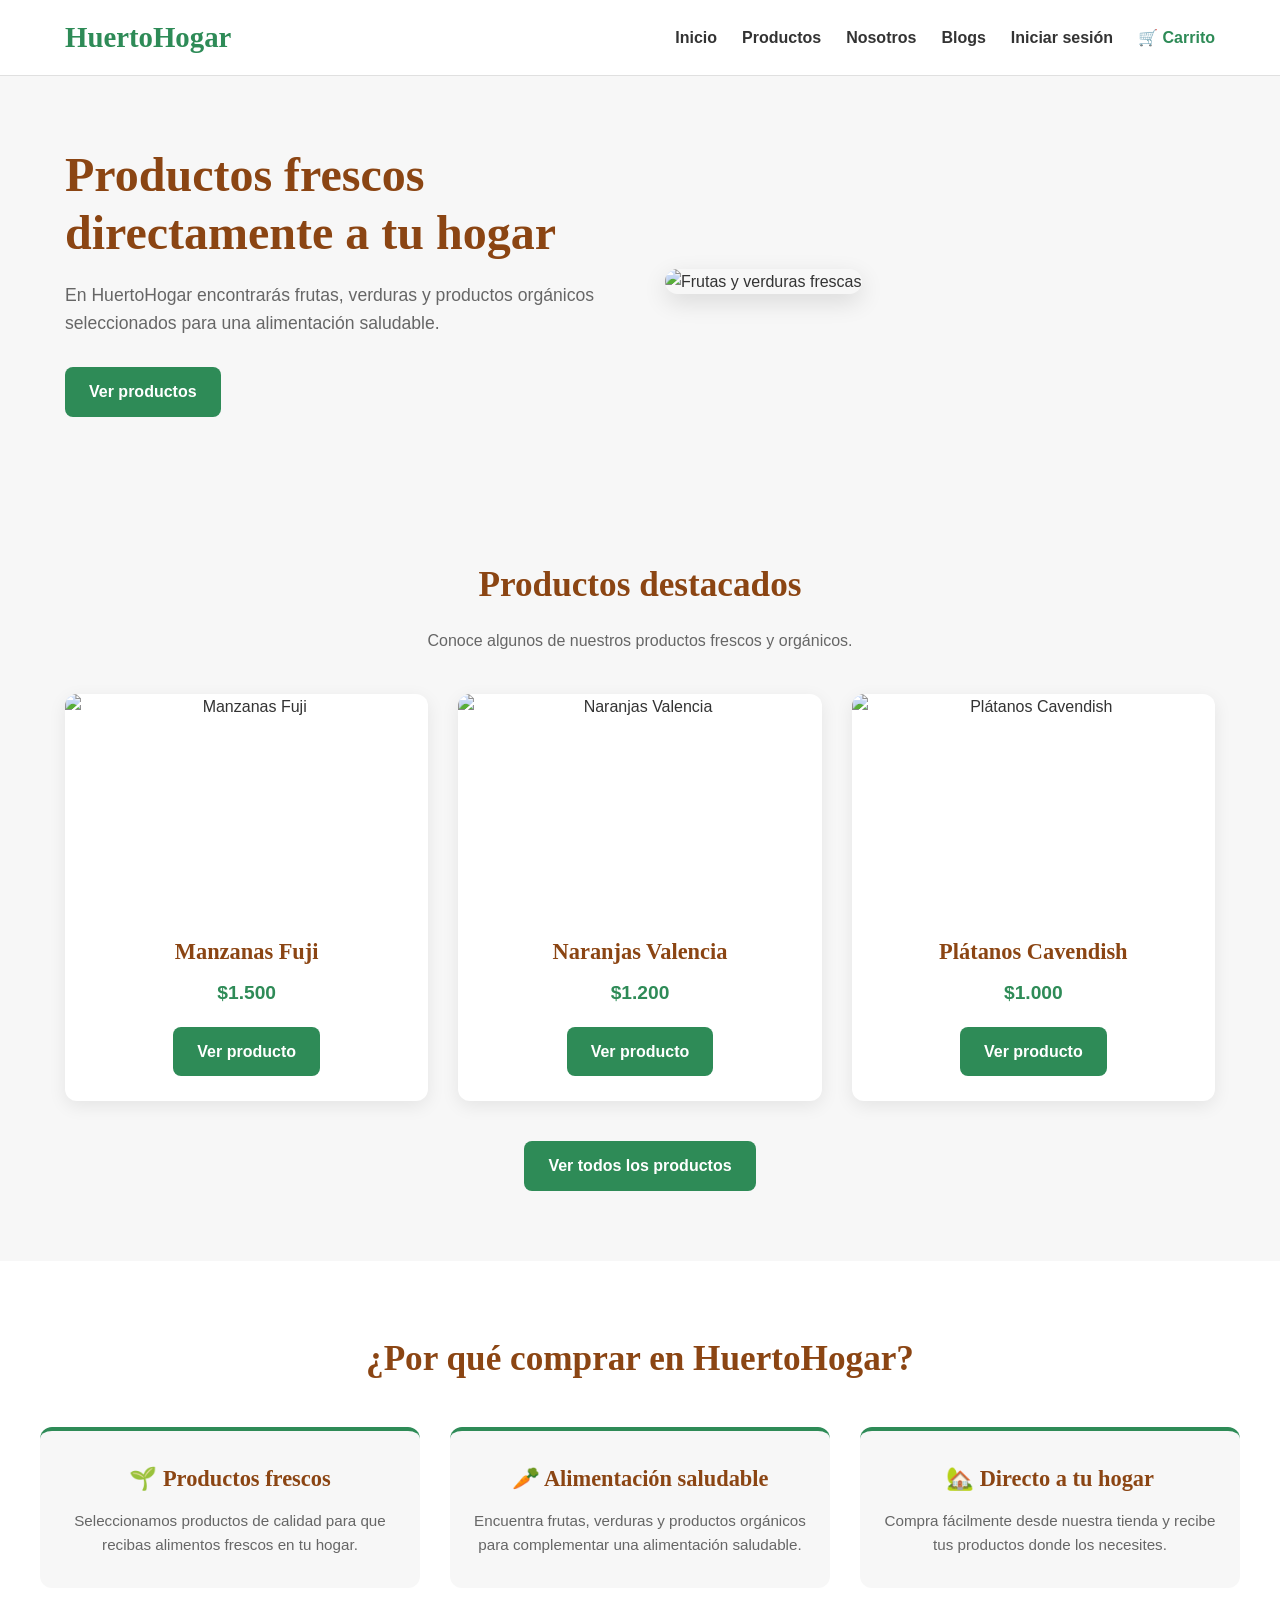
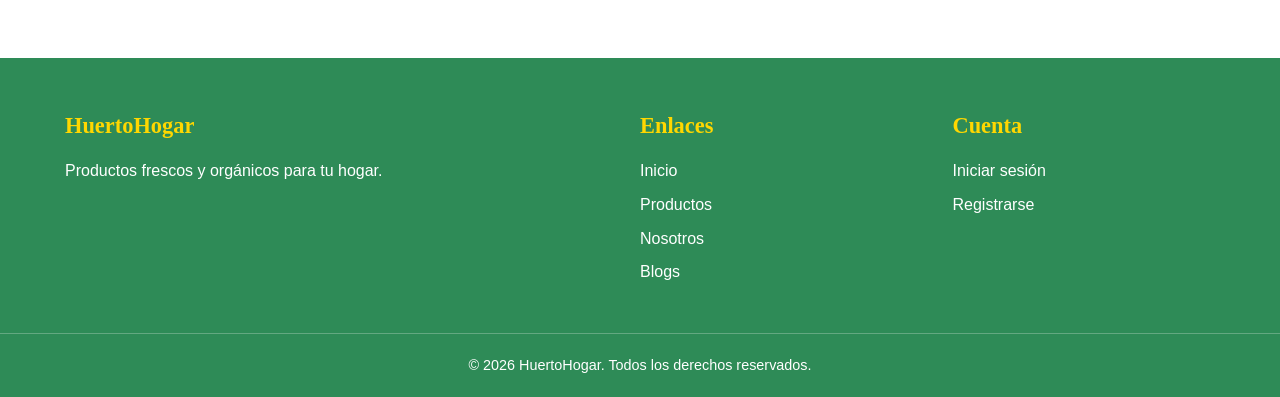
==== proyecto-semestral/frontend/index.html @ 1018093d "Creacion de los archivos index y styles Se crea los siguientes archivos: -index: para la pagina prin" ====
<!DOCTYPE html>
<html lang="es">
<head>
    <meta charset="UTF-8">
    <meta name="viewport" content="width=device-width, initial-scale=1.0">
    <title>HuertoHogar | Productos frescos y orgánicos</title>
    <link rel="stylesheet" href="css/styles.css">
</head>

<body>
    <!-- ==================== HEADER ==================== -->
    <header>
        <nav>
            <!-- Logo -->
            <a href="index.html" class="logo">
                HuertoHogar
            </a>
            <!-- Menú de navegación -->
            <ul class="menu">
                <li>
                    <a href="index.html">Inicio</a>
                </li>
                <li>
                    <a href="productos.html">Productos</a>
                </li>
                <li>
                    <a href="nosotros.html">Nosotros</a>
                </li>
                <li>
                    <a href="blogs.html">Blogs</a>
                </li>
                <li>
                    <a href="login.html">Iniciar sesión</a>
                </li>
                <li>
                    <a href="#" id="carrito-link">
                        🛒 Carrito
                    </a>
                </li>
            </ul>
        </nav>
    </header>


    <!-- ==================== CONTENIDO PRINCIPAL ==================== -->
    <main>
        <!-- ==================== SECCIÓN PRINCIPAL ==================== -->
        <section class="cuerpo">
            <div class="cuerpo-contenido">
                <h1>
                    Productos frescos directamente a tu hogar
                </h1>
                <p>
                    En HuertoHogar encontrarás frutas, verduras y productos
                    orgánicos seleccionados para una alimentación saludable.
                </p>
                <a href="productos.html" class="boton">
                    Ver productos
                </a>
            </div>
            <div class="hero-imagen">
                <img
                    src="https://images.unsplash.com/photo-1610832958506-aa56368176cf?auto=format&fit=crop&w=1000&q=80"
                    alt="Frutas y verduras frescas"
                >
            </div>
        </section>

        <!-- ==================== PRODUCTOS DESTACADOS ==================== -->
        <section class="productos-destacados">
            <h2>
                Productos destacados
            </h2>
            <p class="descripcion-seccion">
                Conoce algunos de nuestros productos frescos y orgánicos.
            </p>
            <!--
                Este contenedor será utilizado posteriormente
                por productos.js para mostrar los productos.
            -->
            <div id="lista-productos" class="lista-productos">
                <!-- Producto destacado 1 -->
                <article class="producto">
                    <img
                        src="https://images.unsplash.com/photo-1560806887-1e4cd0b6cbd6?auto=format&fit=crop&w=500&q=80"
                        alt="Manzanas Fuji"
                    >
                    <h3>
                        Manzanas Fuji
                    </h3>
                    <p class="precio">
                        $1.500
                    </p>
                    <a href="detalle-producto.html" class="boton">
                        Ver producto
                    </a>
                </article>

                <!-- Producto destacado 2 -->
                <article class="producto">
                    <img
                        src="https://images.unsplash.com/photo-1547514701-42782101795e?auto=format&fit=crop&w=500&q=80"
                        alt="Naranjas Valencia"
                    >
                    <h3>
                        Naranjas Valencia
                    </h3>
                    <p class="precio">
                        $1.200
                    </p>
                    <a href="detalle-producto.html" class="boton">
                        Ver producto
                    </a>
                </article>

                <!-- Producto destacado 3 -->
                <article class="producto">
                    <img
                        src="https://images.unsplash.com/photo-1571771894821-ce9b6c11b08e?auto=format&fit=crop&w=500&q=80"
                        alt="Plátanos Cavendish"
                    >
                    <h3>
                        Plátanos Cavendish
                    </h3>
                    <p class="precio">
                        $1.000
                    </p>
                    <a href="detalle-producto.html" class="boton">
                        Ver producto
                    </a>
                </article>
            </div>
            <div class="contenedor-boton">
                <a href="productos.html" class="boton">
                    Ver todos los productos
                </a>
            </div>
        </section>

        <!-- ==================== INFORMACIÓN ==================== -->
        <section class="informacion">
            <h2>
                ¿Por qué comprar en HuertoHogar?
            </h2>
            <div class="beneficios">
                <article class="beneficio">
                    <h3>
                        🌱 Productos frescos
                    </h3>
                    <p>
                        Seleccionamos productos de calidad para que
                        recibas alimentos frescos en tu hogar.
                    </p>
                </article>

                <article class="beneficio">
                    <h3>
                        🥕 Alimentación saludable
                    </h3>
                    <p>
                        Encuentra frutas, verduras y productos orgánicos
                        para complementar una alimentación saludable.
                    </p>
                </article>
                <article class="beneficio">
                    <h3>
                        🏡 Directo a tu hogar
                    </h3>
                    <p>
                        Compra fácilmente desde nuestra tienda y
                        recibe tus productos donde los necesites.
                    </p>
                </article>
            </div>
        </section>
    </main>

    <!-- ==================== FOOTER ==================== -->
    <footer>
        <div class="footer-contenido">
            <div class="footer-seccion">
                <h3>
                    HuertoHogar
                </h3>
                <p>
                    Productos frescos y orgánicos para tu hogar.
                </p>
            </div>
            <div class="footer-seccion">
                <h3>
                    Enlaces
                </h3>
                <ul>
                    <li>
                        <a href="index.html">Inicio</a>
                    </li>
                    <li>
                        <a href="productos.html">Productos</a>
                    </li>
                    <li>
                        <a href="nosotros.html">Nosotros</a>
                    </li>
                    <li>
                        <a href="blogs.html">Blogs</a>
                    </li>
                </ul>
            </div>
            <div class="footer-seccion">
                <h3>
                    Cuenta
                </h3>
                <ul>
                    <li>
                        <a href="login.html">Iniciar sesión</a>
                    </li>
                    <li>
                        <a href="registro.html">Registrarse</a>
                    </li>
                </ul>
            </div>
        </div>

        <div class="footer-bottom">
            <p>
                &copy; 2026 HuertoHogar. Todos los derechos reservados.
            </p>
        </div>
    </footer>
</body>
</html>
---- proyecto-semestral/frontend/css/styles.css ----
/* =========================================================
   HUERTOHOGAR - ESTILOS GENERALES
   ========================================================= */


/* =========================================================
   1. CONFIGURACIÓN GENERAL
   ========================================================= */

* {
    margin: 0;
    padding: 0;
    box-sizing: border-box;
}

html {
    scroll-behavior: smooth;
}

body {
    font-family: 'Montserrat', sans-serif;
    background-color: #F7F7F7;
    color: #333333;
    line-height: 1.6;
}


/* =========================================================
   2. TIPOGRAFÍA
   ========================================================= */

h1,
h2,
h3 {
    font-family: 'Playfair Display', serif;
    color: #8B4513;
}

h1 {
    font-size: 3rem;
    line-height: 1.2;
}

h2 {
    font-size: 2.2rem;
    margin-bottom: 15px;
}

h3 {
    font-size: 1.4rem;
}

p {
    color: #666666;
}


/* =========================================================
   3. ENLACES
   ========================================================= */

a {
    text-decoration: none;
    color: #2E8B57;
}

a:hover {
    color: #8B4513;
}


/* =========================================================
   4. HEADER Y NAVEGACIÓN
   ========================================================= */

header {
    background-color: #FFFFFF;
    border-bottom: 1px solid #E0E0E0;
    position: sticky;
    top: 0;
    z-index: 1000;
}

nav {
    max-width: 1200px;
    margin: 0 auto;
    min-height: 75px;
    padding: 0 25px;

    display: flex;
    align-items: center;
    justify-content: space-between;
}


/* Logo */

.logo {
    font-family: 'Playfair Display', serif;
    font-size: 1.8rem;
    font-weight: bold;
    color: #2E8B57;
}

.logo:hover {
    color: #8B4513;
}


/* Menú */

.menu {
    list-style: none;

    display: flex;
    align-items: center;
    gap: 25px;
}

.menu a {
    font-weight: 600;
    color: #333333;
    transition: color 0.3s ease;
}

.menu a:hover {
    color: #2E8B57;
}


/* Carrito */

#carrito-link {
    font-weight: 700;
    color: #2E8B57;
}


/* =========================================================
   5. CONTENEDOR PRINCIPAL
   ========================================================= */

main {
    width: 100%;
}


/* =========================================================
   6. SECCIÓN HERO
   ========================================================= */

.cuerpo {
    max-width: 1200px;
    margin: 0 auto;
    padding: 70px 25px;

    display: grid;
    grid-template-columns: 1fr 1fr;
    align-items: center;
    gap: 50px;
}


/* Contenido */

.cuerpo-contenido {
    max-width: 600px;
}

.cuerpo-contenido h1 {
    margin-bottom: 20px;
}

.cuerpo-contenido p {
    font-size: 1.1rem;
    margin-bottom: 30px;
}


/* Imagen */

.hero-imagen {
    width: 100%;
}

.hero-imagen img {
    width: 100%;
    height: 420px;
    object-fit: cover;

    border-radius: 20px;

    box-shadow: 0 8px 25px rgba(0, 0, 0, 0.12);
}


/* =========================================================
   7. BOTONES
   ========================================================= */

.boton {
    display: inline-block;

    padding: 12px 24px;

    background-color: #2E8B57;
    color: #FFFFFF;

    border-radius: 8px;

    font-family: 'Montserrat', sans-serif;
    font-weight: 700;

    transition:
        background-color 0.3s ease,
        transform 0.2s ease;
}

.boton:hover {
    background-color: #8B4513;
    color: #FFFFFF;

    transform: translateY(-2px);
}


/* =========================================================
   8. PRODUCTOS DESTACADOS
   ========================================================= */

.productos-destacados {
    max-width: 1200px;
    margin: 0 auto;

    padding: 70px 25px;
    text-align: center;
}

.descripcion-seccion {
    margin-bottom: 40px;
}


/* Lista de productos */

.lista-productos {
    display: grid;

    grid-template-columns: repeat(3, 1fr);

    gap: 30px;

    margin-bottom: 40px;
}


/* Tarjeta */

.producto {
    background-color: #FFFFFF;

    border-radius: 12px;

    overflow: hidden;

    box-shadow: 0 5px 18px rgba(0, 0, 0, 0.08);

    padding-bottom: 25px;

    transition:
        transform 0.3s ease,
        box-shadow 0.3s ease;
}

.producto:hover {
    transform: translateY(-5px);

    box-shadow: 0 10px 25px rgba(0, 0, 0, 0.12);
}


/* Imagen del producto */

.producto img {
    width: 100%;
    height: 220px;

    object-fit: cover;

    display: block;
}


/* Nombre */

.producto h3 {
    margin: 20px 15px 8px;
}


/* Precio */

.precio {
    color: #2E8B57;

    font-size: 1.2rem;
    font-weight: 700;

    margin-bottom: 18px;
}


/* Botón inferior */

.contenedor-boton {
    margin-top: 10px;
}


/* =========================================================
   9. SECCIÓN INFORMACIÓN
   ========================================================= */

.informacion {
    background-color: #FFFFFF;

    padding: 70px 25px;

    text-align: center;
}

.informacion > h2 {
    margin-bottom: 40px;
}


/* Beneficios */

.beneficios {
    max-width: 1200px;

    margin: 0 auto;

    display: grid;

    grid-template-columns: repeat(3, 1fr);

    gap: 30px;
}


/* Tarjeta de beneficio */

.beneficio {
    padding: 30px 20px;

    border-radius: 12px;

    background-color: #F7F7F7;

    border-top: 4px solid #2E8B57;
}

.beneficio h3 {
    margin-bottom: 12px;
}

.beneficio p {
    font-size: 0.95rem;
}


/* =========================================================
   10. FOOTER
   ========================================================= */

footer {
    background-color: #2E8B57;

    color: #FFFFFF;

    padding-top: 50px;
}


/* Contenido del footer */

.footer-contenido {
    max-width: 1200px;

    margin: 0 auto;

    padding: 0 25px 40px;

    display: grid;

    grid-template-columns: 2fr 1fr 1fr;

    gap: 50px;
}


/* Títulos del footer */

.footer-seccion h3 {
    color: #FFD700;

    margin-bottom: 15px;
}


/* Texto */

.footer-seccion p {
    color: #FFFFFF;
}


/* Listas */

.footer-seccion ul {
    list-style: none;
}

.footer-seccion li {
    margin-bottom: 8px;
}


/* Enlaces */

.footer-seccion a {
    color: #FFFFFF;

    transition: color 0.3s ease;
}

.footer-seccion a:hover {
    color: #FFD700;
}


/* Parte inferior */

.footer-bottom {
    border-top: 1px solid rgba(255, 255, 255, 0.25);

    text-align: center;

    padding: 20px 25px;
}

.footer-bottom p {
    color: #FFFFFF;

    font-size: 0.9rem;
}


/* =========================================================
   11. RESPONSIVE - TABLETS
   ========================================================= */

@media (max-width: 900px) {

    nav {
        flex-direction: column;

        padding-top: 15px;
        padding-bottom: 15px;

        gap: 15px;
    }

    .menu {
        flex-wrap: wrap;

        justify-content: center;

        gap: 15px;
    }


    .hero {
        grid-template-columns: 1fr;

        text-align: center;

        padding-top: 50px;
    }

    .hero-contenido {
        margin: 0 auto;
    }


    .lista-productos {
        grid-template-columns: repeat(2, 1fr);
    }


    .beneficios {
        grid-template-columns: 1fr;
    }


    .footer-contenido {
        grid-template-columns: 1fr 1fr;
    }

}


/* =========================================================
   12. RESPONSIVE - CELULARES
   ========================================================= */

@media (max-width: 600px) {

    nav {
        padding-left: 15px;
        padding-right: 15px;
    }

    .logo {
        font-size: 1.5rem;
    }


    .menu {
        gap: 10px;

        font-size: 0.9rem;
    }


    .hero {
        padding: 40px 15px;
    }

    h1 {
        font-size: 2.2rem;
    }

    h2 {
        font-size: 1.8rem;
    }


    .hero-imagen img {
        height: 280px;
    }


    .productos-destacados {
        padding: 50px 15px;
    }

    .lista-productos {
        grid-template-columns: 1fr;
    }


    .informacion {
        padding: 50px 15px;
    }


    .footer-contenido {
        grid-template-columns: 1fr;

        gap: 30px;

        text-align: center;
    }

}
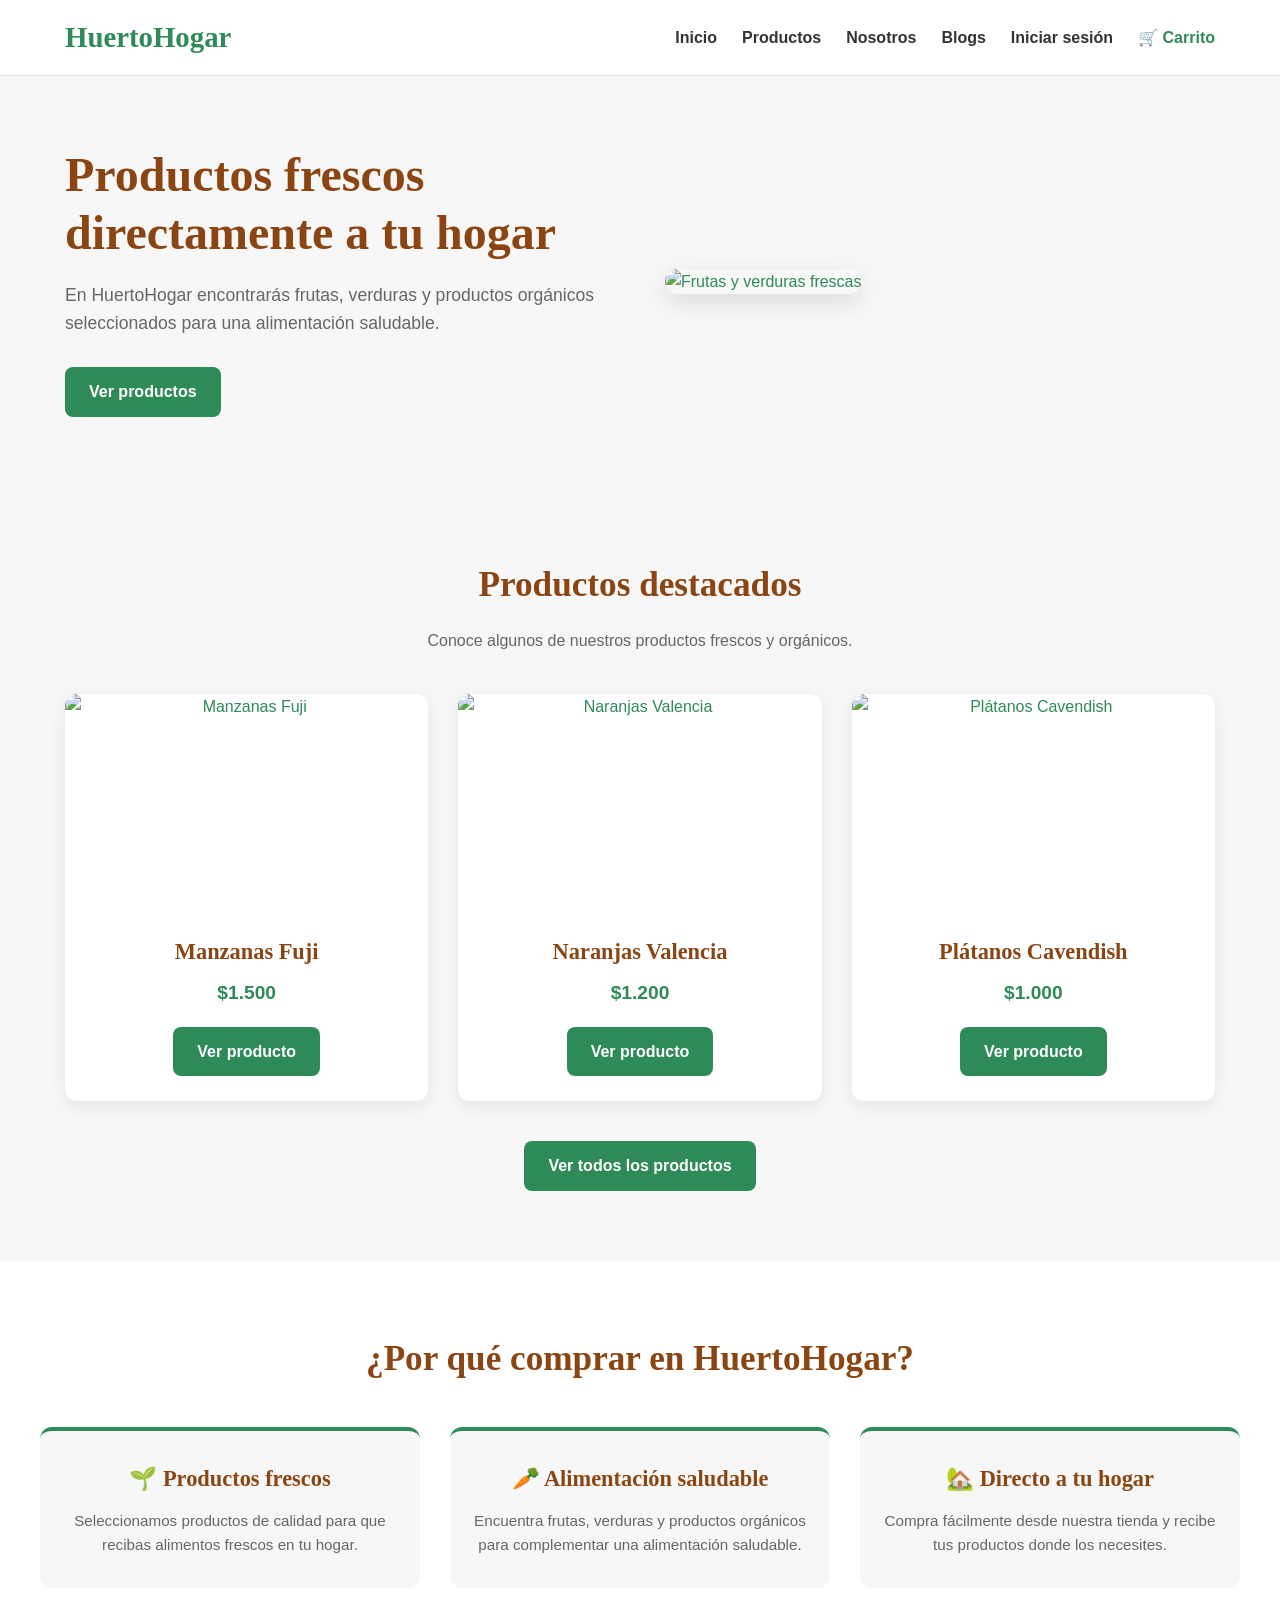
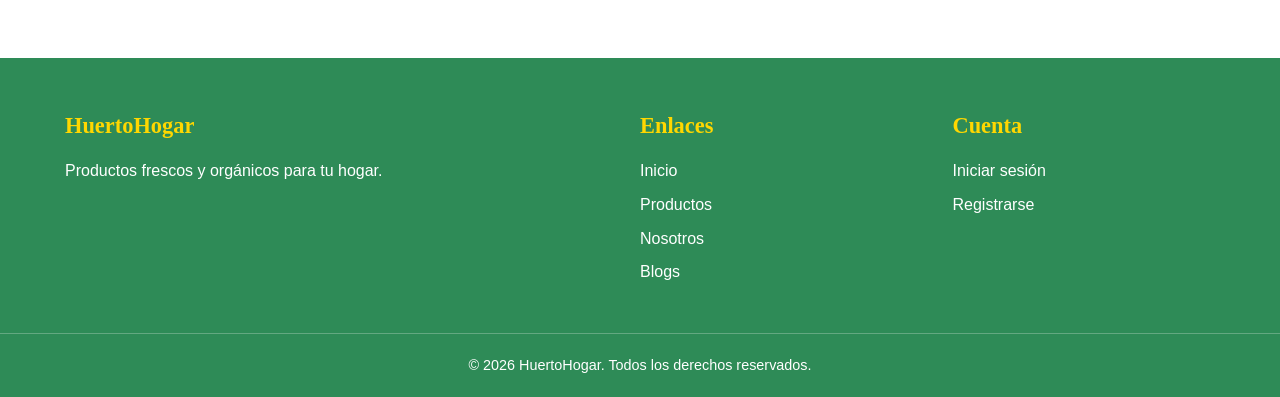
==== commit b4b86d09: "Creacion de archivo y carpeta + modificación Se crea la carpeta: img: servira para contener imagenes" ====
--- a/proyecto-semestral/frontend/index.html
+++ b/proyecto-semestral/frontend/index.html
@@ -5,6 +5,7 @@
     <meta name="viewport" content="width=device-width, initial-scale=1.0">
     <title>HuertoHogar | Productos frescos y orgánicos</title>
     <link rel="stylesheet" href="css/styles.css">
+    <link rel="icon" type="image/png" href="img/logo.png">
 </head>
 
 <body>
--- a/proyecto-semestral/frontend/css/styles.css
+++ b/proyecto-semestral/frontend/css/styles.css
@@ -7,21 +7,25 @@
 /* =========================================================
    1. CONFIGURACIÓN GENERAL
    ========================================================= */
-
+/*el * significa de manera general*/
 * {
     margin: 0;
     padding: 0;
+    /*Hace que sea más fácil controlar el tamaño de los elementos.*/
     box-sizing: border-box;
 }
 
 html {
+    /*para desplazamiento suave, de una pagina a otra*/
     scroll-behavior: smooth;
 }
 
 body {
     font-family: 'Montserrat', sans-serif;
     background-color: #F7F7F7;
-    color: #333333;
+    color: #2E8B57;
+    /*Controla el espacio entre las líneas de texto.
+     para que no este tan junto, una linea de texto con otra */
     line-height: 1.6;
 }
 
@@ -36,21 +40,17 @@
     font-family: 'Playfair Display', serif;
     color: #8B4513;
 }
-
 h1 {
     font-size: 3rem;
     line-height: 1.2;
 }
-
 h2 {
     font-size: 2.2rem;
     margin-bottom: 15px;
 }
-
 h3 {
     font-size: 1.4rem;
 }
-
 p {
     color: #666666;
 }
@@ -59,12 +59,10 @@
 /* =========================================================
    3. ENLACES
    ========================================================= */
-
 a {
     text-decoration: none;
     color: #2E8B57;
 }
-
 a:hover {
     color: #8B4513;
 }
@@ -81,13 +79,11 @@
     top: 0;
     z-index: 1000;
 }
-
 nav {
     max-width: 1200px;
     margin: 0 auto;
     min-height: 75px;
     padding: 0 25px;
-
     display: flex;
     align-items: center;
     justify-content: space-between;
@@ -102,14 +98,11 @@
     font-weight: bold;
     color: #2E8B57;
 }
-
 .logo:hover {
     color: #8B4513;
 }
 
-
 /* Menú */
-
 .menu {
     list-style: none;
 
@@ -117,37 +110,32 @@
     align-items: center;
     gap: 25px;
 }
-
 .menu a {
     font-weight: 600;
     color: #333333;
     transition: color 0.3s ease;
 }
-
 .menu a:hover {
     color: #2E8B57;
 }
 
 
 /* Carrito */
-
 #carrito-link {
     font-weight: 700;
     color: #2E8B57;
 }
 
-
 /* =========================================================
    5. CONTENEDOR PRINCIPAL
    ========================================================= */
-
 main {
     width: 100%;
 }
 
 
 /* =========================================================
-   6. SECCIÓN HERO
+   6. SECCIÓN Cuerpo
    ========================================================= */
 
 .cuerpo {
@@ -179,18 +167,14 @@
 
 
 /* Imagen */
-
 .hero-imagen {
     width: 100%;
 }
-
 .hero-imagen img {
     width: 100%;
     height: 420px;
     object-fit: cover;
-
     border-radius: 20px;
-
     box-shadow: 0 8px 25px rgba(0, 0, 0, 0.12);
 }
 
@@ -198,25 +182,18 @@
 /* =========================================================
    7. BOTONES
    ========================================================= */
-
 .boton {
     display: inline-block;
-
     padding: 12px 24px;
-
     background-color: #2E8B57;
     color: #FFFFFF;
-
     border-radius: 8px;
-
     font-family: 'Montserrat', sans-serif;
     font-weight: 700;
-
     transition:
         background-color 0.3s ease,
         transform 0.2s ease;
 }
-
 .boton:hover {
     background-color: #8B4513;
     color: #FFFFFF;
@@ -232,75 +209,56 @@
 .productos-destacados {
     max-width: 1200px;
     margin: 0 auto;
-
     padding: 70px 25px;
     text-align: center;
 }
-
 .descripcion-seccion {
     margin-bottom: 40px;
 }
 
 
 /* Lista de productos */
-
 .lista-productos {
     display: grid;
-
     grid-template-columns: repeat(3, 1fr);
-
     gap: 30px;
-
     margin-bottom: 40px;
 }
 
 
 /* Tarjeta */
-
 .producto {
     background-color: #FFFFFF;
-
     border-radius: 12px;
-
     overflow: hidden;
-
     box-shadow: 0 5px 18px rgba(0, 0, 0, 0.08);
-
     padding-bottom: 25px;
-
     transition:
         transform 0.3s ease,
         box-shadow 0.3s ease;
 }
-
 .producto:hover {
     transform: translateY(-5px);
-
     box-shadow: 0 10px 25px rgba(0, 0, 0, 0.12);
 }
 
 
 /* Imagen del producto */
-
 .producto img {
     width: 100%;
     height: 220px;
-
     object-fit: cover;
-
     display: block;
 }
 
 
 /* Nombre */
-
 .producto h3 {
     margin: 20px 15px 8px;
 }
 
 
 /* Precio */
-
 .precio {
     color: #2E8B57;
 
@@ -312,7 +270,6 @@
 
 
 /* Botón inferior */
-
 .contenedor-boton {
     margin-top: 10px;
 }
@@ -321,12 +278,9 @@
 /* =========================================================
    9. SECCIÓN INFORMACIÓN
    ========================================================= */
-
 .informacion {
     background-color: #FFFFFF;
-
     padding: 70px 25px;
-
     text-align: center;
 }
 
@@ -336,36 +290,25 @@
 
 
 /* Beneficios */
-
 .beneficios {
     max-width: 1200px;
-
     margin: 0 auto;
-
     display: grid;
-
     grid-template-columns: repeat(3, 1fr);
-
     gap: 30px;
 }
 
 
 /* Tarjeta de beneficio */
-
 .beneficio {
     padding: 30px 20px;
-
     border-radius: 12px;
-
     background-color: #F7F7F7;
-
     border-top: 4px solid #2E8B57;
 }
-
 .beneficio h3 {
     margin-bottom: 12px;
 }
-
 .beneficio p {
     font-size: 0.95rem;
 }
@@ -374,86 +317,64 @@
 /* =========================================================
    10. FOOTER
    ========================================================= */
-
 footer {
     background-color: #2E8B57;
-
-    color: #FFFFFF;
-
+    color: #FFFFFF;
     padding-top: 50px;
 }
 
 
 /* Contenido del footer */
-
 .footer-contenido {
     max-width: 1200px;
-
     margin: 0 auto;
-
     padding: 0 25px 40px;
-
     display: grid;
-
     grid-template-columns: 2fr 1fr 1fr;
-
     gap: 50px;
 }
 
 
 /* Títulos del footer */
-
 .footer-seccion h3 {
     color: #FFD700;
-
     margin-bottom: 15px;
 }
 
 
 /* Texto */
-
 .footer-seccion p {
     color: #FFFFFF;
 }
 
 
 /* Listas */
-
 .footer-seccion ul {
     list-style: none;
 }
-
 .footer-seccion li {
     margin-bottom: 8px;
 }
 
 
 /* Enlaces */
-
 .footer-seccion a {
     color: #FFFFFF;
-
     transition: color 0.3s ease;
 }
-
 .footer-seccion a:hover {
     color: #FFD700;
 }
 
 
 /* Parte inferior */
-
 .footer-bottom {
     border-top: 1px solid rgba(255, 255, 255, 0.25);
-
     text-align: center;
-
     padding: 20px 25px;
 }
-
 .footer-bottom p {
     color: #FFFFFF;
-
     font-size: 0.9rem;
 }
 
@@ -461,119 +382,80 @@
 /* =========================================================
    11. RESPONSIVE - TABLETS
    ========================================================= */
-
 @media (max-width: 900px) {
-
     nav {
         flex-direction: column;
-
         padding-top: 15px;
         padding-bottom: 15px;
-
         gap: 15px;
     }
-
     .menu {
         flex-wrap: wrap;
-
         justify-content: center;
-
         gap: 15px;
     }
-
-
     .hero {
         grid-template-columns: 1fr;
-
         text-align: center;
-
         padding-top: 50px;
     }
-
     .hero-contenido {
         margin: 0 auto;
     }
-
-
     .lista-productos {
         grid-template-columns: repeat(2, 1fr);
     }
-
-
     .beneficios {
         grid-template-columns: 1fr;
     }
-
-
     .footer-contenido {
         grid-template-columns: 1fr 1fr;
     }
-
 }
 
 
 /* =========================================================
    12. RESPONSIVE - CELULARES
    ========================================================= */
-
 @media (max-width: 600px) {
-
     nav {
         padding-left: 15px;
         padding-right: 15px;
     }
-
     .logo {
         font-size: 1.5rem;
     }
-
-
     .menu {
         gap: 10px;
-
         font-size: 0.9rem;
     }
-
-
     .hero {
         padding: 40px 15px;
     }
-
     h1 {
         font-size: 2.2rem;
     }
-
     h2 {
         font-size: 1.8rem;
     }
-
-
     .hero-imagen img {
         height: 280px;
     }
-
-
     .productos-destacados {
         padding: 50px 15px;
     }
-
     .lista-productos {
         grid-template-columns: 1fr;
     }
 
-
     .informacion {
         padding: 50px 15px;
     }
 
-
     .footer-contenido {
         grid-template-columns: 1fr;
-
         gap: 30px;
-
         text-align: center;
     }
-
-}
-
+}
+
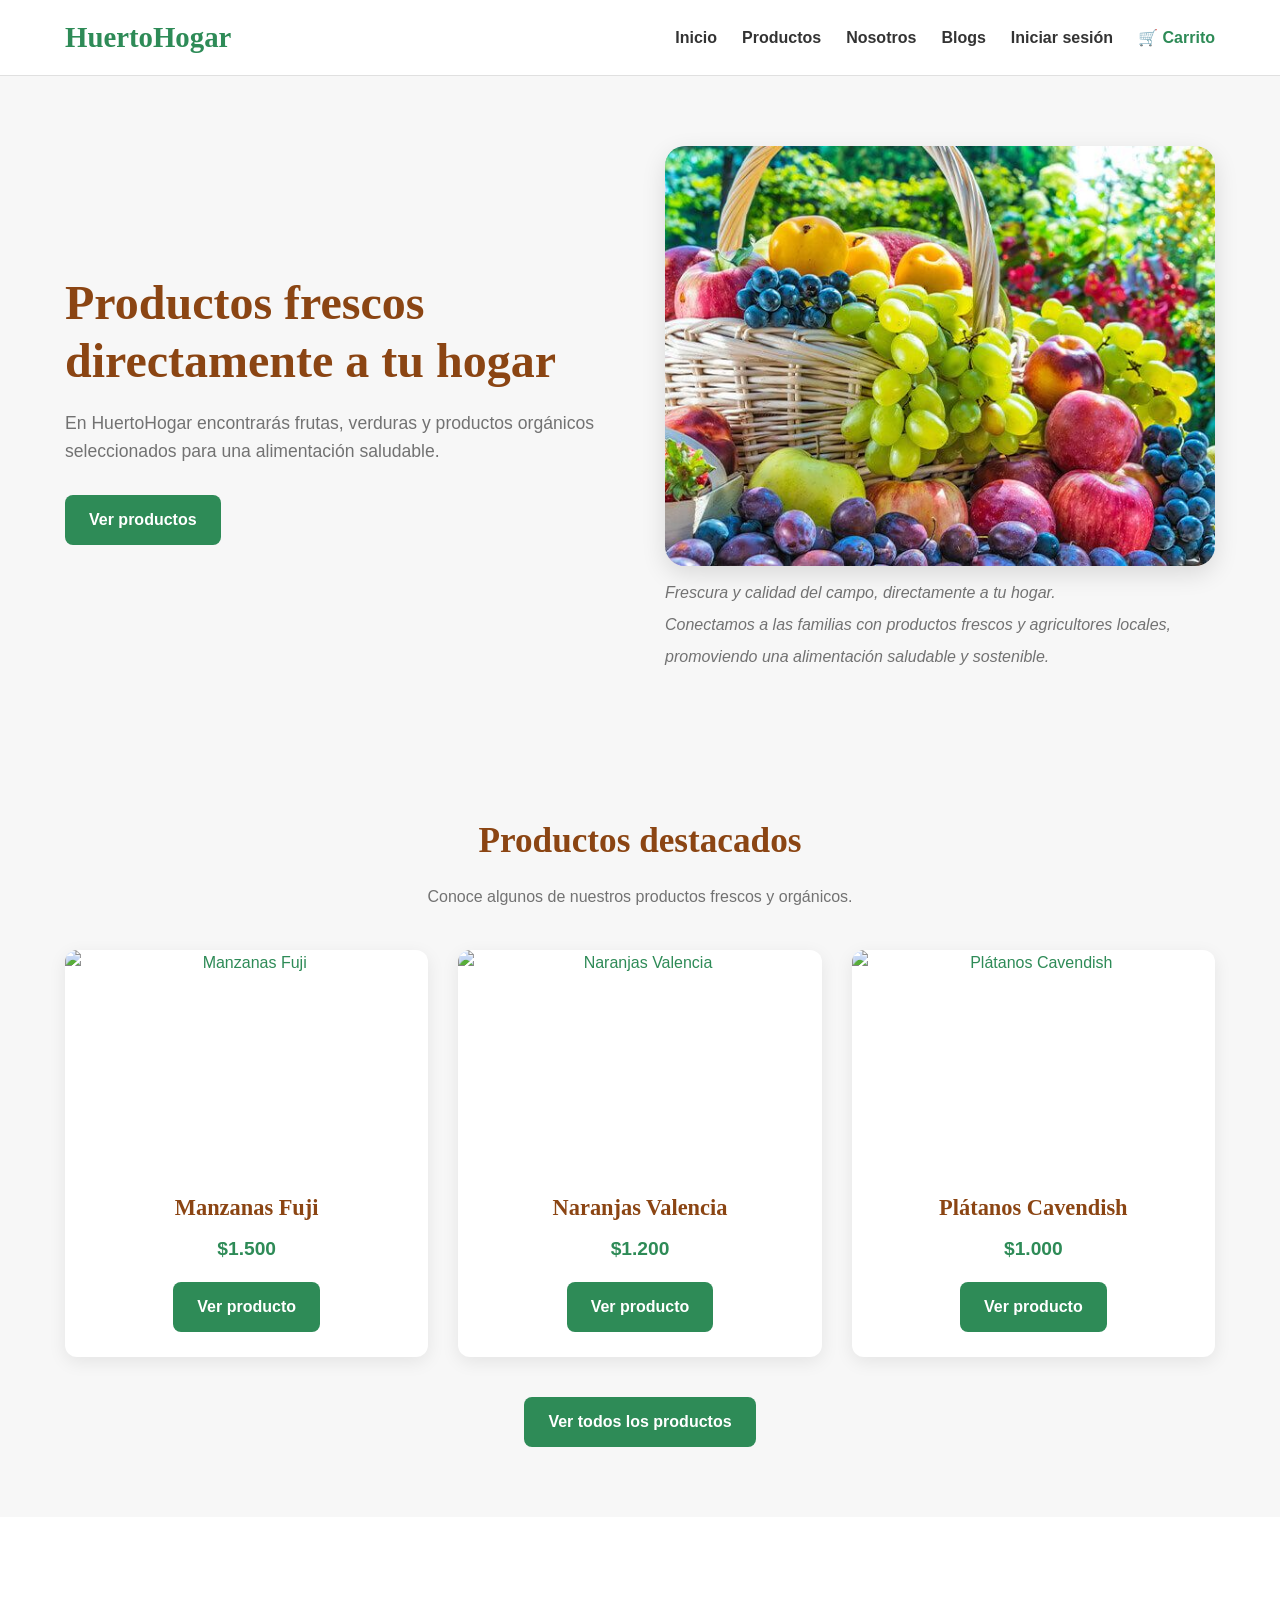
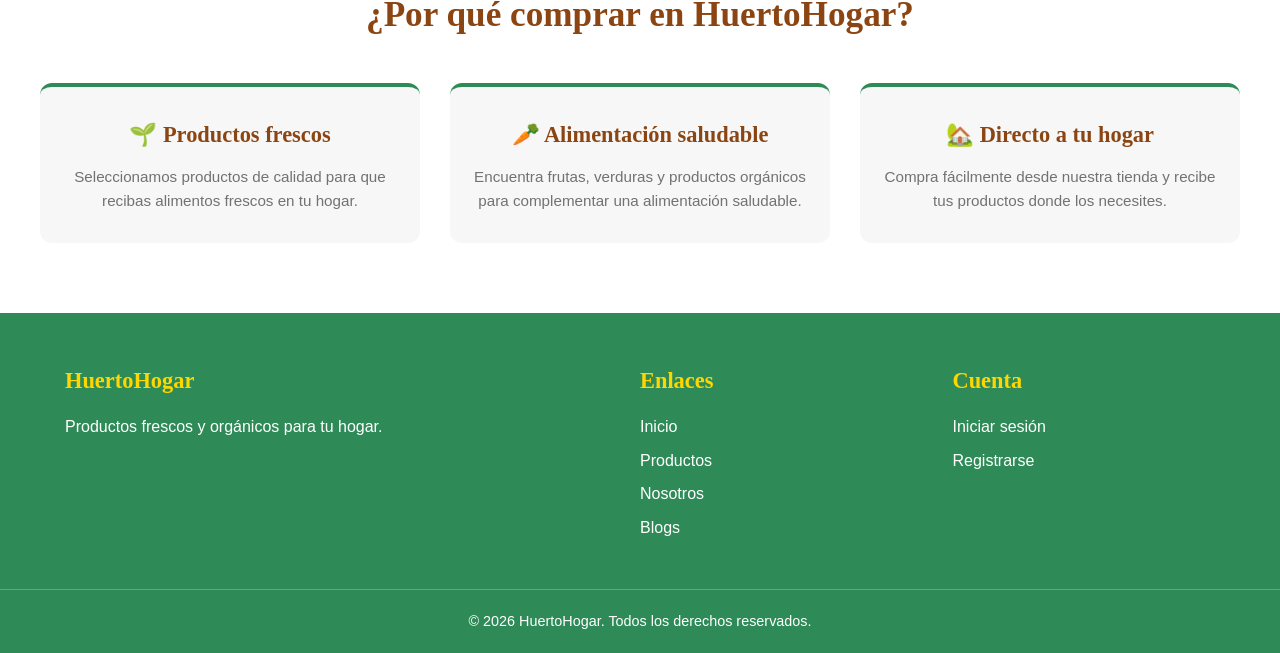
==== commit a73cfcc2: "Creacion Archivos: html y css + creacion carpeta js + imagenes producto Archivos creados de HTML: -p" ====
--- a/proyecto-semestral/frontend/index.html
+++ b/proyecto-semestral/frontend/index.html
@@ -1,5 +1,6 @@
 <!DOCTYPE html>
 <html lang="es">
+
 <head>
     <meta charset="UTF-8">
     <meta name="viewport" content="width=device-width, initial-scale=1.0">
@@ -41,7 +42,6 @@
             </ul>
         </nav>
     </header>
-
 
     <!-- ==================== CONTENIDO PRINCIPAL ==================== -->
     <main>
@@ -55,15 +55,18 @@
                     En HuertoHogar encontrarás frutas, verduras y productos
                     orgánicos seleccionados para una alimentación saludable.
                 </p>
+
                 <a href="productos.html" class="boton">
                     Ver productos
                 </a>
             </div>
-            <div class="hero-imagen">
-                <img
-                    src="https://images.unsplash.com/photo-1610832958506-aa56368176cf?auto=format&fit=crop&w=1000&q=80"
-                    alt="Frutas y verduras frescas"
-                >
+            <div class="cuerpo-imagen">
+                <img src="img/frutaEslogan.png" alt="Frutas y verduras frescas">
+                <p> Frescura y calidad del campo, directamente a tu hogar. </p>
+
+                <p> Conectamos a las familias con productos frescos y
+                    agricultores locales, promoviendo una alimentación
+                    saludable y sostenible. </p>
             </div>
         </section>
 
@@ -82,10 +85,8 @@
             <div id="lista-productos" class="lista-productos">
                 <!-- Producto destacado 1 -->
                 <article class="producto">
-                    <img
-                        src="https://images.unsplash.com/photo-1560806887-1e4cd0b6cbd6?auto=format&fit=crop&w=500&q=80"
-                        alt="Manzanas Fuji"
-                    >
+                    <img src="/frontend/img/ManzanasFuji.png"
+                        alt="Manzanas Fuji">
                     <h3>
                         Manzanas Fuji
                     </h3>
@@ -99,10 +100,8 @@
 
                 <!-- Producto destacado 2 -->
                 <article class="producto">
-                    <img
-                        src="https://images.unsplash.com/photo-1547514701-42782101795e?auto=format&fit=crop&w=500&q=80"
-                        alt="Naranjas Valencia"
-                    >
+                    <img src="/frontend/img/NaranjasValencia.png"
+                        alt="Naranjas Valencia">
                     <h3>
                         Naranjas Valencia
                     </h3>
@@ -116,10 +115,8 @@
 
                 <!-- Producto destacado 3 -->
                 <article class="producto">
-                    <img
-                        src="https://images.unsplash.com/photo-1571771894821-ce9b6c11b08e?auto=format&fit=crop&w=500&q=80"
-                        alt="Plátanos Cavendish"
-                    >
+                    <img src="/frontend/img/PlátanosCavendish.png"
+                        alt="Plátanos Cavendish">
                     <h3>
                         Plátanos Cavendish
                     </h3>
@@ -228,4 +225,5 @@
         </div>
     </footer>
 </body>
-</html>
+
+</html>
--- a/proyecto-semestral/frontend/css/styles.css
+++ b/proyecto-semestral/frontend/css/styles.css
@@ -1,13 +1,10 @@
-
-/* =========================================================
-   HUERTOHOGAR - ESTILOS GENERALES
-   ========================================================= */
-
-
-/* =========================================================
+@import url(stylesDetalle.css);
+@import url(stylesProducto.css);
+
+/* -------------------------
    1. CONFIGURACIÓN GENERAL
-   ========================================================= */
-/*el * significa de manera general*/
+   -------------------------*/
+/*el * significa de manera general,todos los elementos HTML*/
 * {
     margin: 0;
     padding: 0;
@@ -21,7 +18,7 @@
 }
 
 body {
-    font-family: 'Montserrat', sans-serif;
+    font-family: 'Arial', sans-serif;
     background-color: #F7F7F7;
     color: #2E8B57;
     /*Controla el espacio entre las líneas de texto.
@@ -30,47 +27,51 @@
 }
 
 
-/* =========================================================
+/* ----------------
    2. TIPOGRAFÍA
-   ========================================================= */
-
+   ----------------*/
 h1,
 h2,
 h3 {
     font-family: 'Playfair Display', serif;
     color: #8B4513;
 }
+
 h1 {
     font-size: 3rem;
     line-height: 1.2;
 }
+
 h2 {
     font-size: 2.2rem;
     margin-bottom: 15px;
 }
+
 h3 {
     font-size: 1.4rem;
 }
+
 p {
-    color: #666666;
-}
-
-
-/* =========================================================
+    color: #727272;
+}
+
+
+/* ----------
    3. ENLACES
-   ========================================================= */
+   ---------- */
 a {
     text-decoration: none;
     color: #2E8B57;
 }
+
 a:hover {
     color: #8B4513;
 }
 
 
-/* =========================================================
-   4. HEADER Y NAVEGACIÓN
-   ========================================================= */
+/* ------------------------
+   ---HEADER Y NAVEGACIÓN--
+   ------------------------ */
 
 header {
     background-color: #FFFFFF;
@@ -79,6 +80,7 @@
     top: 0;
     z-index: 1000;
 }
+
 nav {
     max-width: 1200px;
     margin: 0 auto;
@@ -91,13 +93,13 @@
 
 
 /* Logo */
-
 .logo {
     font-family: 'Playfair Display', serif;
     font-size: 1.8rem;
     font-weight: bold;
     color: #2E8B57;
 }
+
 .logo:hover {
     color: #8B4513;
 }
@@ -110,11 +112,13 @@
     align-items: center;
     gap: 25px;
 }
+
 .menu a {
     font-weight: 600;
     color: #333333;
     transition: color 0.3s ease;
 }
+
 .menu a:hover {
     color: #2E8B57;
 }
@@ -126,17 +130,17 @@
     color: #2E8B57;
 }
 
-/* =========================================================
+/* -----------------------
    5. CONTENEDOR PRINCIPAL
-   ========================================================= */
+   ----------------------- */
 main {
     width: 100%;
 }
 
 
-/* =========================================================
+/* -----------------------
    6. SECCIÓN Cuerpo
-   ========================================================= */
+   ----------------------- */
 
 .cuerpo {
     max-width: 1200px;
@@ -167,10 +171,13 @@
 
 
 /* Imagen */
-.hero-imagen {
+.cuerpo-imagen {
     width: 100%;
-}
-.hero-imagen img {
+    line-height: 2;
+    font-style: italic;
+}
+
+.cuerpo-imagen img {
     width: 100%;
     height: 420px;
     object-fit: cover;
@@ -179,9 +186,9 @@
 }
 
 
-/* =========================================================
+/* -----------------------
    7. BOTONES
-   ========================================================= */
+   ----------------------- */
 .boton {
     display: inline-block;
     padding: 12px 24px;
@@ -194,6 +201,7 @@
         background-color 0.3s ease,
         transform 0.2s ease;
 }
+
 .boton:hover {
     background-color: #8B4513;
     color: #FFFFFF;
@@ -202,9 +210,9 @@
 }
 
 
-/* =========================================================
+/* -----------------------
    8. PRODUCTOS DESTACADOS
-   ========================================================= */
+   ----------------------- */
 
 .productos-destacados {
     max-width: 1200px;
@@ -212,6 +220,7 @@
     padding: 70px 25px;
     text-align: center;
 }
+
 .descripcion-seccion {
     margin-bottom: 40px;
 }
@@ -237,6 +246,7 @@
         transform 0.3s ease,
         box-shadow 0.3s ease;
 }
+
 .producto:hover {
     transform: translateY(-5px);
     box-shadow: 0 10px 25px rgba(0, 0, 0, 0.12);
@@ -275,16 +285,16 @@
 }
 
 
-/* =========================================================
+/* -----------------------
    9. SECCIÓN INFORMACIÓN
-   ========================================================= */
+   ----------------------- */
 .informacion {
     background-color: #FFFFFF;
     padding: 70px 25px;
     text-align: center;
 }
 
-.informacion > h2 {
+.informacion>h2 {
     margin-bottom: 40px;
 }
 
@@ -306,17 +316,32 @@
     background-color: #F7F7F7;
     border-top: 4px solid #2E8B57;
 }
+
 .beneficio h3 {
     margin-bottom: 12px;
 }
+
 .beneficio p {
     font-size: 0.95rem;
 }
 
-
-/* =========================================================
-   10. FOOTER
-   ========================================================= */
+/* -----------------------
+   10. PÁGINA PRODUCTOS
+   ----------------------- */
+.titulo-productos {
+    max-width: 1200px;
+    margin: 0 auto;
+    padding: 60px 25px 30px;
+    text-align: center;
+}
+
+.titulo-productos p {
+    margin-top: 10px;
+}
+
+/* -----------------------
+   --------FOOTER---------
+   ----------------------- */
 footer {
     background-color: #2E8B57;
     color: #FFFFFF;
@@ -352,6 +377,7 @@
 .footer-seccion ul {
     list-style: none;
 }
+
 .footer-seccion li {
     margin-bottom: 8px;
 }
@@ -362,6 +388,7 @@
     color: #FFFFFF;
     transition: color 0.3s ease;
 }
+
 .footer-seccion a:hover {
     color: #FFD700;
 }
@@ -373,15 +400,16 @@
     text-align: center;
     padding: 20px 25px;
 }
+
 .footer-bottom p {
     color: #FFFFFF;
     font-size: 0.9rem;
 }
 
 
-/* =========================================================
+/* -----------------------
    11. RESPONSIVE - TABLETS
-   ========================================================= */
+   ----------------------- */
 @media (max-width: 900px) {
     nav {
         flex-direction: column;
@@ -389,61 +417,80 @@
         padding-bottom: 15px;
         gap: 15px;
     }
+
     .menu {
         flex-wrap: wrap;
         justify-content: center;
         gap: 15px;
     }
-    .hero {
+
+    .cuerpo {
         grid-template-columns: 1fr;
         text-align: center;
         padding-top: 50px;
     }
-    .hero-contenido {
+
+    .cuerpo-contenido {
         margin: 0 auto;
     }
+
     .lista-productos {
         grid-template-columns: repeat(2, 1fr);
     }
+
     .beneficios {
         grid-template-columns: 1fr;
     }
+
     .footer-contenido {
         grid-template-columns: 1fr 1fr;
     }
-}
-
-
-/* =========================================================
+
+    /*Para Productos*/
+    .lista-categorias {
+        grid-template-columns: repeat(2, 1fr);
+    }
+}
+
+
+/* -----------------------
    12. RESPONSIVE - CELULARES
-   ========================================================= */
+   ----------------------- */
 @media (max-width: 600px) {
     nav {
         padding-left: 15px;
         padding-right: 15px;
     }
+
     .logo {
         font-size: 1.5rem;
     }
+
     .menu {
         gap: 10px;
         font-size: 0.9rem;
     }
-    .hero {
+
+    .cuerpo {
         padding: 40px 15px;
     }
+
     h1 {
         font-size: 2.2rem;
     }
+
     h2 {
         font-size: 1.8rem;
     }
-    .hero-imagen img {
+
+    .cuerpo-imagen img {
         height: 280px;
     }
+
     .productos-destacados {
         padding: 50px 15px;
     }
+
     .lista-productos {
         grid-template-columns: 1fr;
     }
@@ -457,5 +504,8 @@
         gap: 30px;
         text-align: center;
     }
-}
-
+
+    .lista-categorias {
+        grid-template-columns: 1fr;
+    }
+}
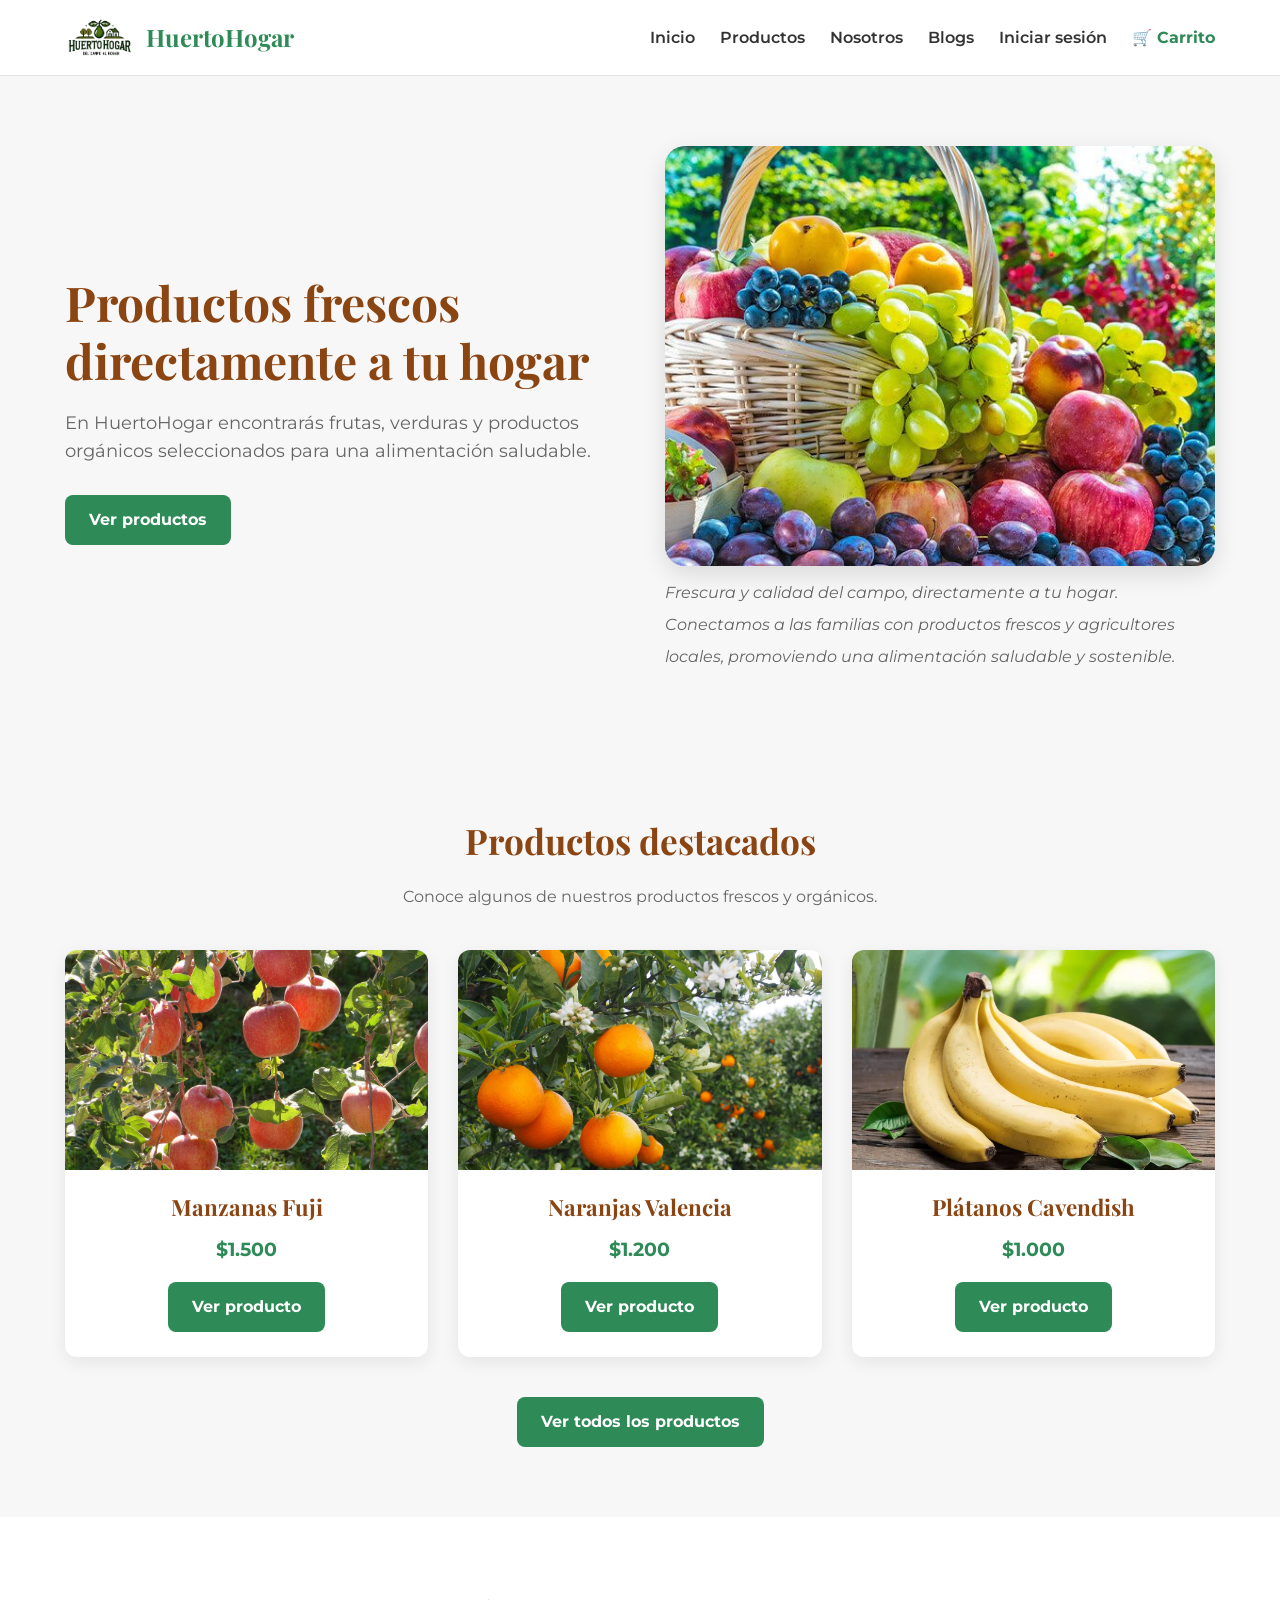
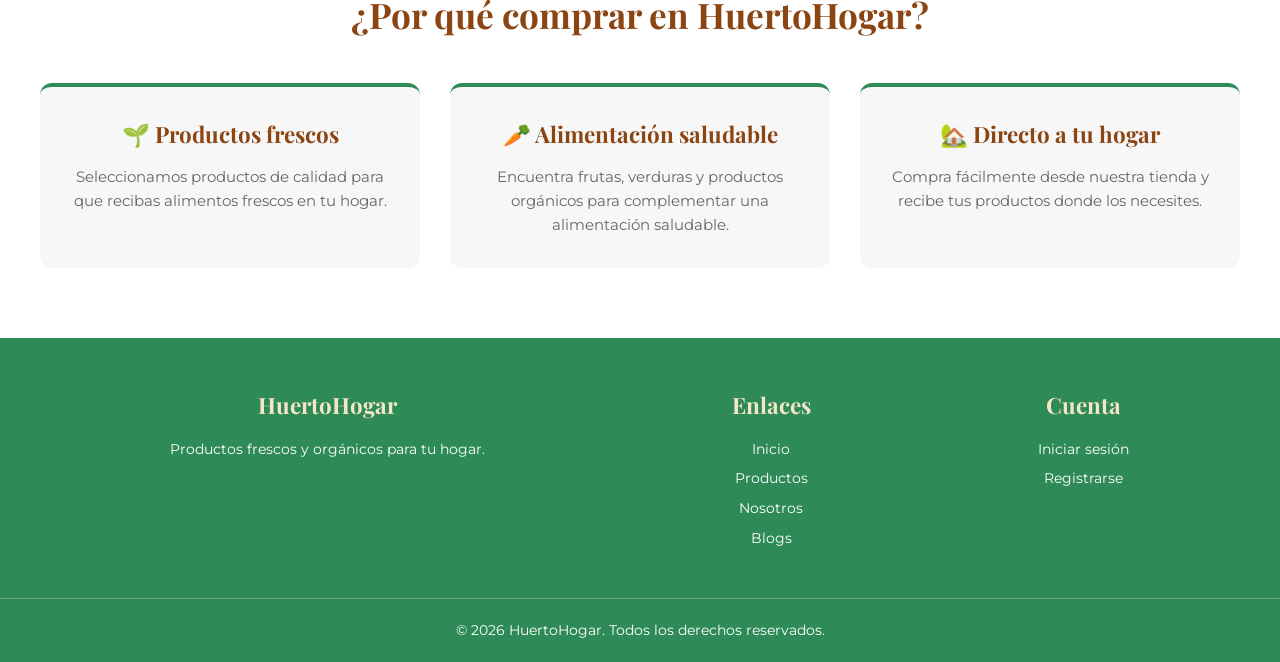
==== commit c3f68b61: "cambios en CSS y en los HTML + creacion de producto.js Se hacen cambios en styles.css en el header y" ====
--- a/proyecto-semestral/frontend/index.html
+++ b/proyecto-semestral/frontend/index.html
@@ -14,8 +14,9 @@
     <header>
         <nav>
             <!-- Logo -->
-            <a href="index.html" class="logo">
-                HuertoHogar
+            <a href="index.html" class="logo-link">
+                <img src="img/logo.png" alt="HuertoHogar Logo" class="img-logo">
+                <span class="logo-texto">HuertoHogar</span>
             </a>
             <!-- Menú de navegación -->
             <ul class="menu">
@@ -85,7 +86,7 @@
             <div id="lista-productos" class="lista-productos">
                 <!-- Producto destacado 1 -->
                 <article class="producto">
-                    <img src="/frontend/img/ManzanasFuji.png"
+                    <img src="img/ManzanasFuji.png"
                         alt="Manzanas Fuji">
                     <h3>
                         Manzanas Fuji
@@ -100,7 +101,7 @@
 
                 <!-- Producto destacado 2 -->
                 <article class="producto">
-                    <img src="/frontend/img/NaranjasValencia.png"
+                    <img src="img/NaranjasValencia.png"
                         alt="Naranjas Valencia">
                     <h3>
                         Naranjas Valencia
@@ -115,7 +116,7 @@
 
                 <!-- Producto destacado 3 -->
                 <article class="producto">
-                    <img src="/frontend/img/PlátanosCavendish.png"
+                    <img src="img/PlátanosCavendish.png"
                         alt="Plátanos Cavendish">
                     <h3>
                         Plátanos Cavendish
--- a/proyecto-semestral/frontend/css/styles.css
+++ b/proyecto-semestral/frontend/css/styles.css
@@ -1,5 +1,7 @@
+@import url('https://fonts.googleapis.com/css2?family=Montserrat:wght@400;500;600;700&family=Playfair+Display:wght@500;600;700&display=swap');
 @import url(stylesDetalle.css);
 @import url(stylesProducto.css);
+@import url(admin.css);
 
 /* -------------------------
    1. CONFIGURACIÓN GENERAL
@@ -18,13 +20,14 @@
 }
 
 body {
-    font-family: 'Arial', sans-serif;
+    font-family: 'Montserrat', sans-serif;
     background-color: #F7F7F7;
-    color: #2E8B57;
+    color: #333333;
     /*Controla el espacio entre las líneas de texto.
      para que no este tan junto, una linea de texto con otra */
     line-height: 1.6;
 }
+
 
 
 /* ----------------
@@ -52,7 +55,7 @@
 }
 
 p {
-    color: #727272;
+    color: #666666;
 }
 
 
@@ -92,17 +95,6 @@
 }
 
 
-/* Logo */
-.logo {
-    font-family: 'Playfair Display', serif;
-    font-size: 1.8rem;
-    font-weight: bold;
-    color: #2E8B57;
-}
-
-.logo:hover {
-    color: #8B4513;
-}
 
 /* Menú */
 .menu {
@@ -362,7 +354,7 @@
 
 /* Títulos del footer */
 .footer-seccion h3 {
-    color: #FFD700;
+    color: #F5E6C8;
     margin-bottom: 15px;
 }
 
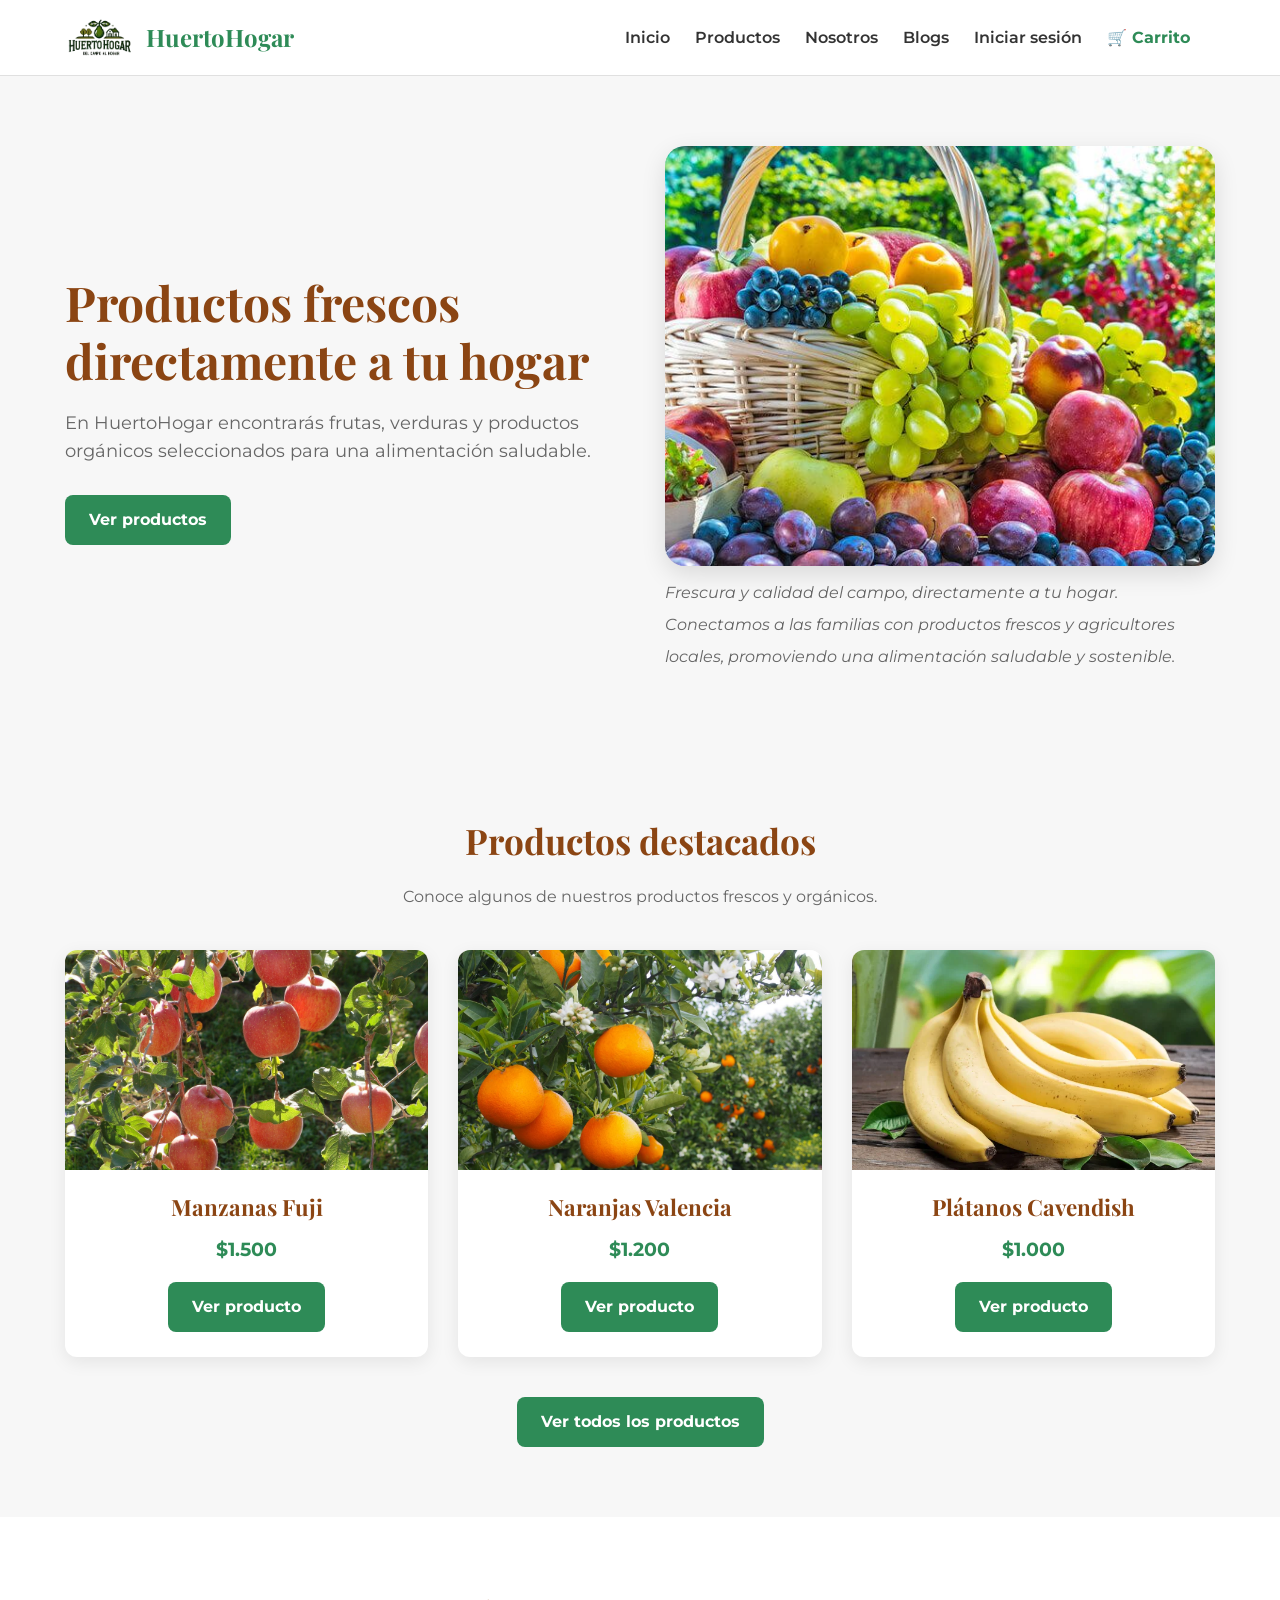
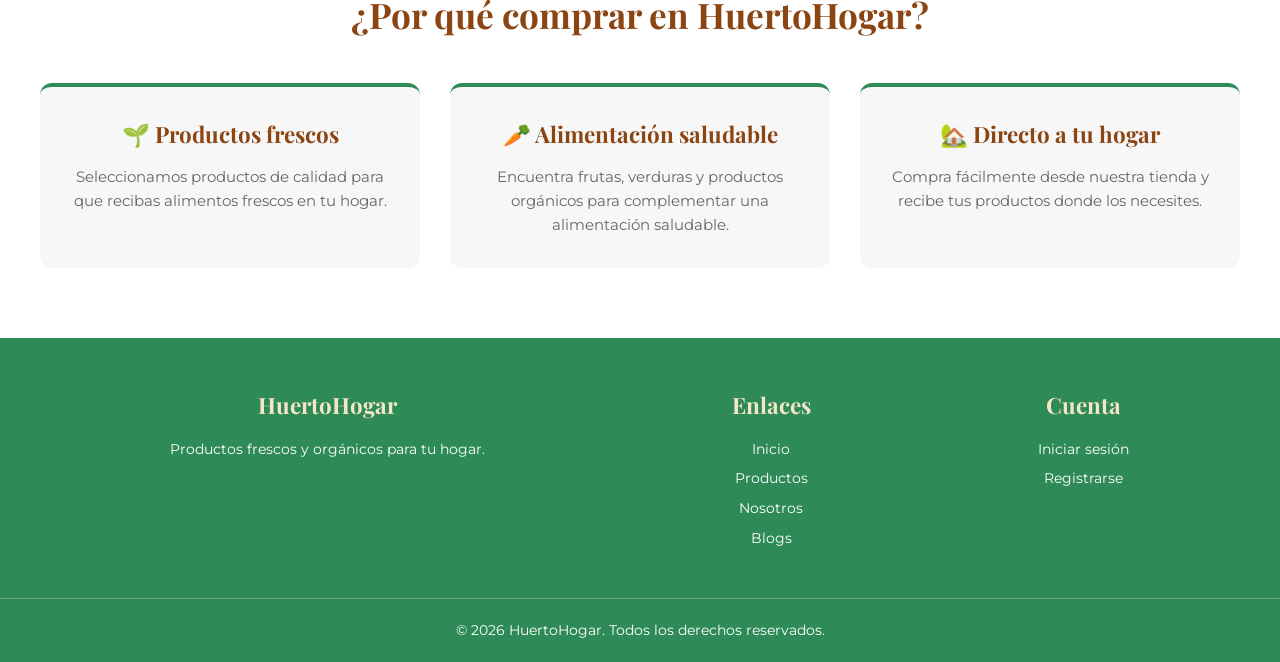
==== commit 31ca3c83: "Modificacion carrito.js + detalle-producto.html + index.html +detalle-producto.js Se cambia el lugar" ====
--- a/proyecto-semestral/frontend/index.html
+++ b/proyecto-semestral/frontend/index.html
@@ -36,9 +36,12 @@
                     <a href="login.html">Iniciar sesión</a>
                 </li>
                 <li>
-                    <a href="#" id="carrito-link">
+                    <a href="carrito-compras.html" id="carrito-link">
                         🛒 Carrito
                     </a>
+                </li>
+                <li>
+                    
                 </li>
             </ul>
         </nav>
--- a/proyecto-semestral/frontend/css/styles.css
+++ b/proyecto-semestral/frontend/css/styles.css
@@ -2,6 +2,7 @@
 @import url(stylesDetalle.css);
 @import url(stylesProducto.css);
 @import url(admin.css);
+@import url(stylesCarrito.css);
 
 /* -------------------------
    1. CONFIGURACIÓN GENERAL
@@ -234,6 +235,11 @@
     overflow: hidden;
     box-shadow: 0 5px 18px rgba(0, 0, 0, 0.08);
     padding-bottom: 25px;
+
+    /* Permite ordenar el contenido verticalmente */
+    display: flex;
+    flex-direction: column;
+
     transition:
         transform 0.3s ease,
         box-shadow 0.3s ease;
@@ -270,6 +276,11 @@
     margin-bottom: 18px;
 }
 
+/* Mantiene todos los botones a la misma altura */
+.producto .boton {
+    margin-top: auto;
+    align-self: center;
+}
 
 /* Botón inferior */
 .contenedor-boton {
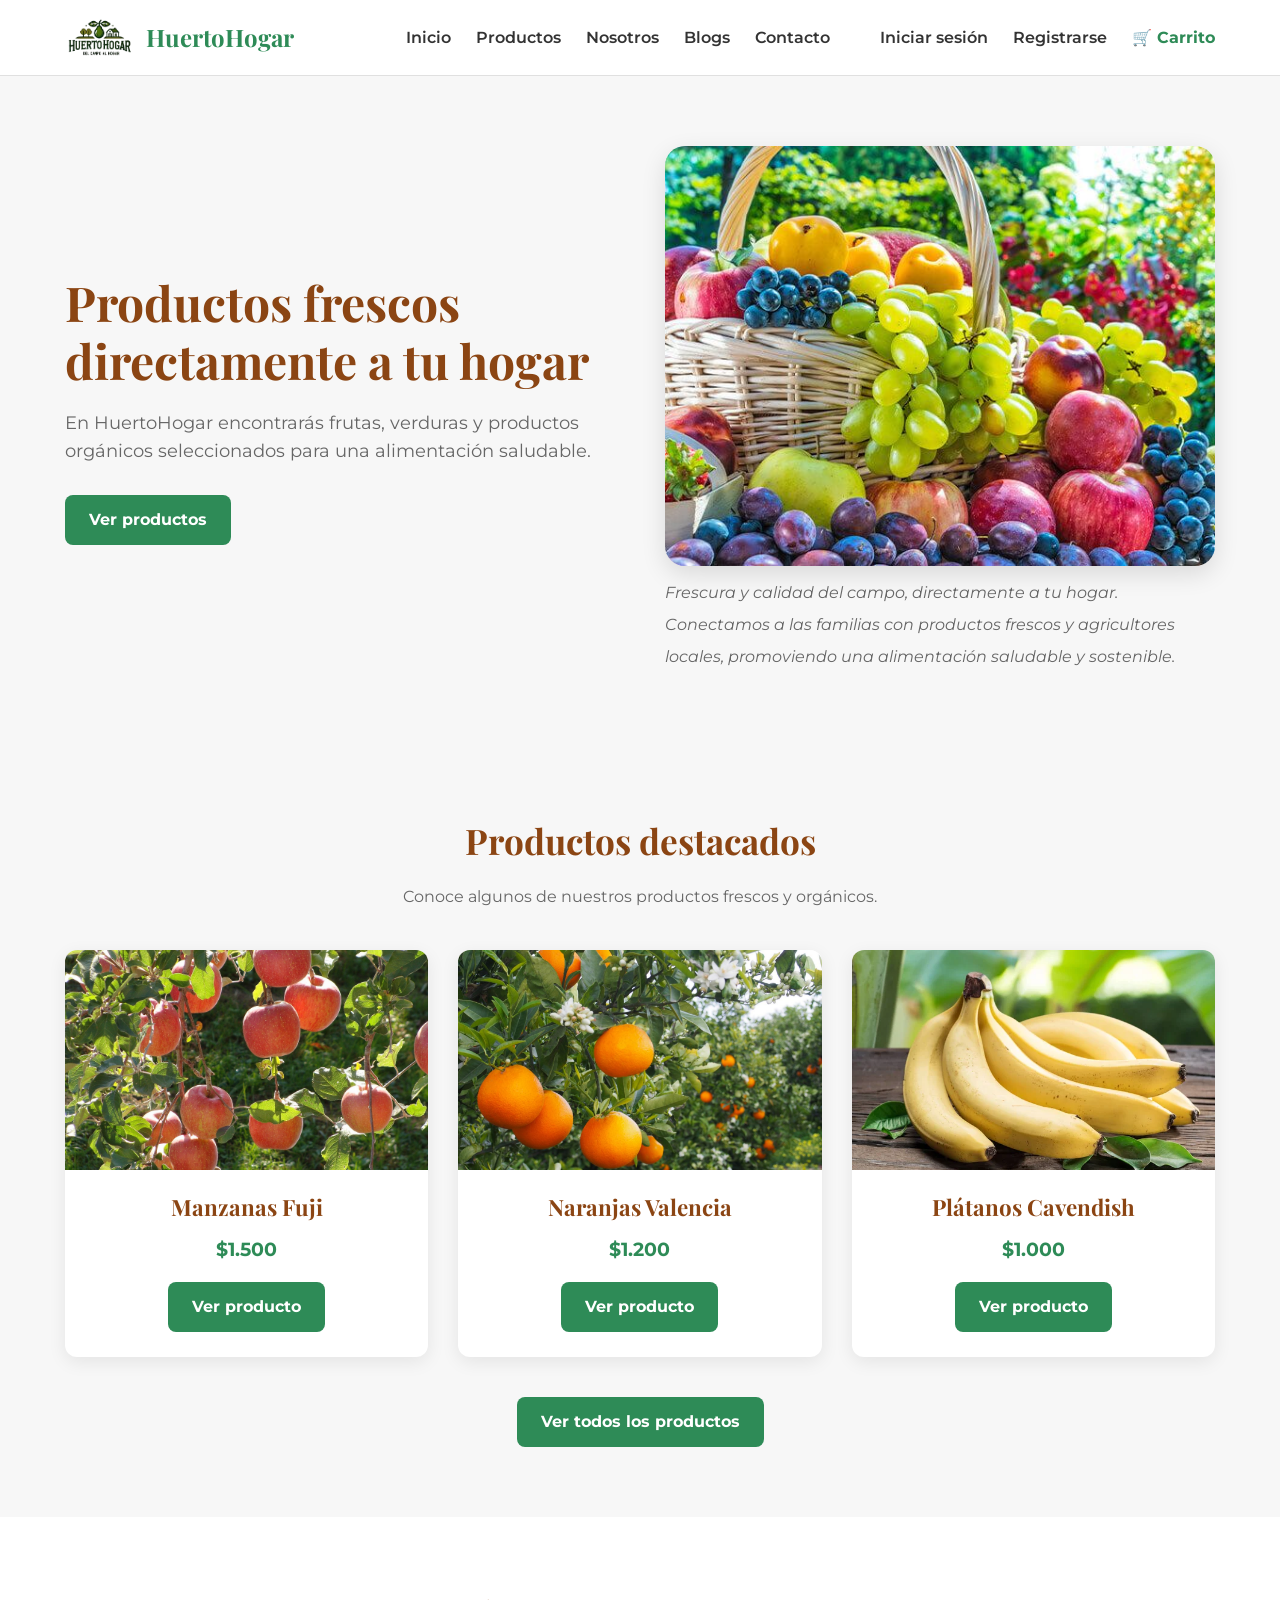
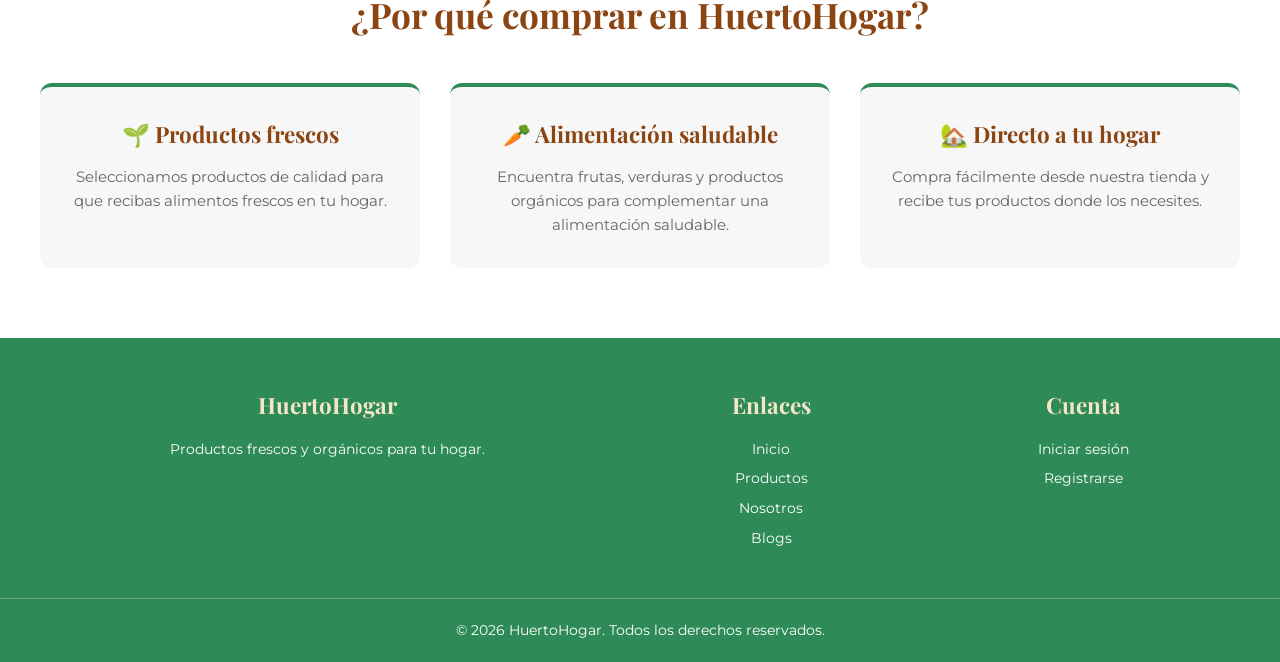
==== commit 24f893b0: "se agrega contactos y registarse se agrega en header el nav de contactos y el de registrarse en  los" ====
--- a/proyecto-semestral/frontend/index.html
+++ b/proyecto-semestral/frontend/index.html
@@ -33,16 +33,24 @@
                     <a href="blogs.html">Blogs</a>
                 </li>
                 <li>
+                    <a href="contacto.html">Contacto</a>
+                </li>
+                <div>
+                    
+                </div>
+                <li>
                     <a href="login.html">Iniciar sesión</a>
                 </li>
+                <li>
+                    <a href="registro.html">Registrarse</a>
+                </li>
+
                 <li>
                     <a href="carrito-compras.html" id="carrito-link">
                         🛒 Carrito
                     </a>
                 </li>
-                <li>
-                    
-                </li>
+                
             </ul>
         </nav>
     </header>
